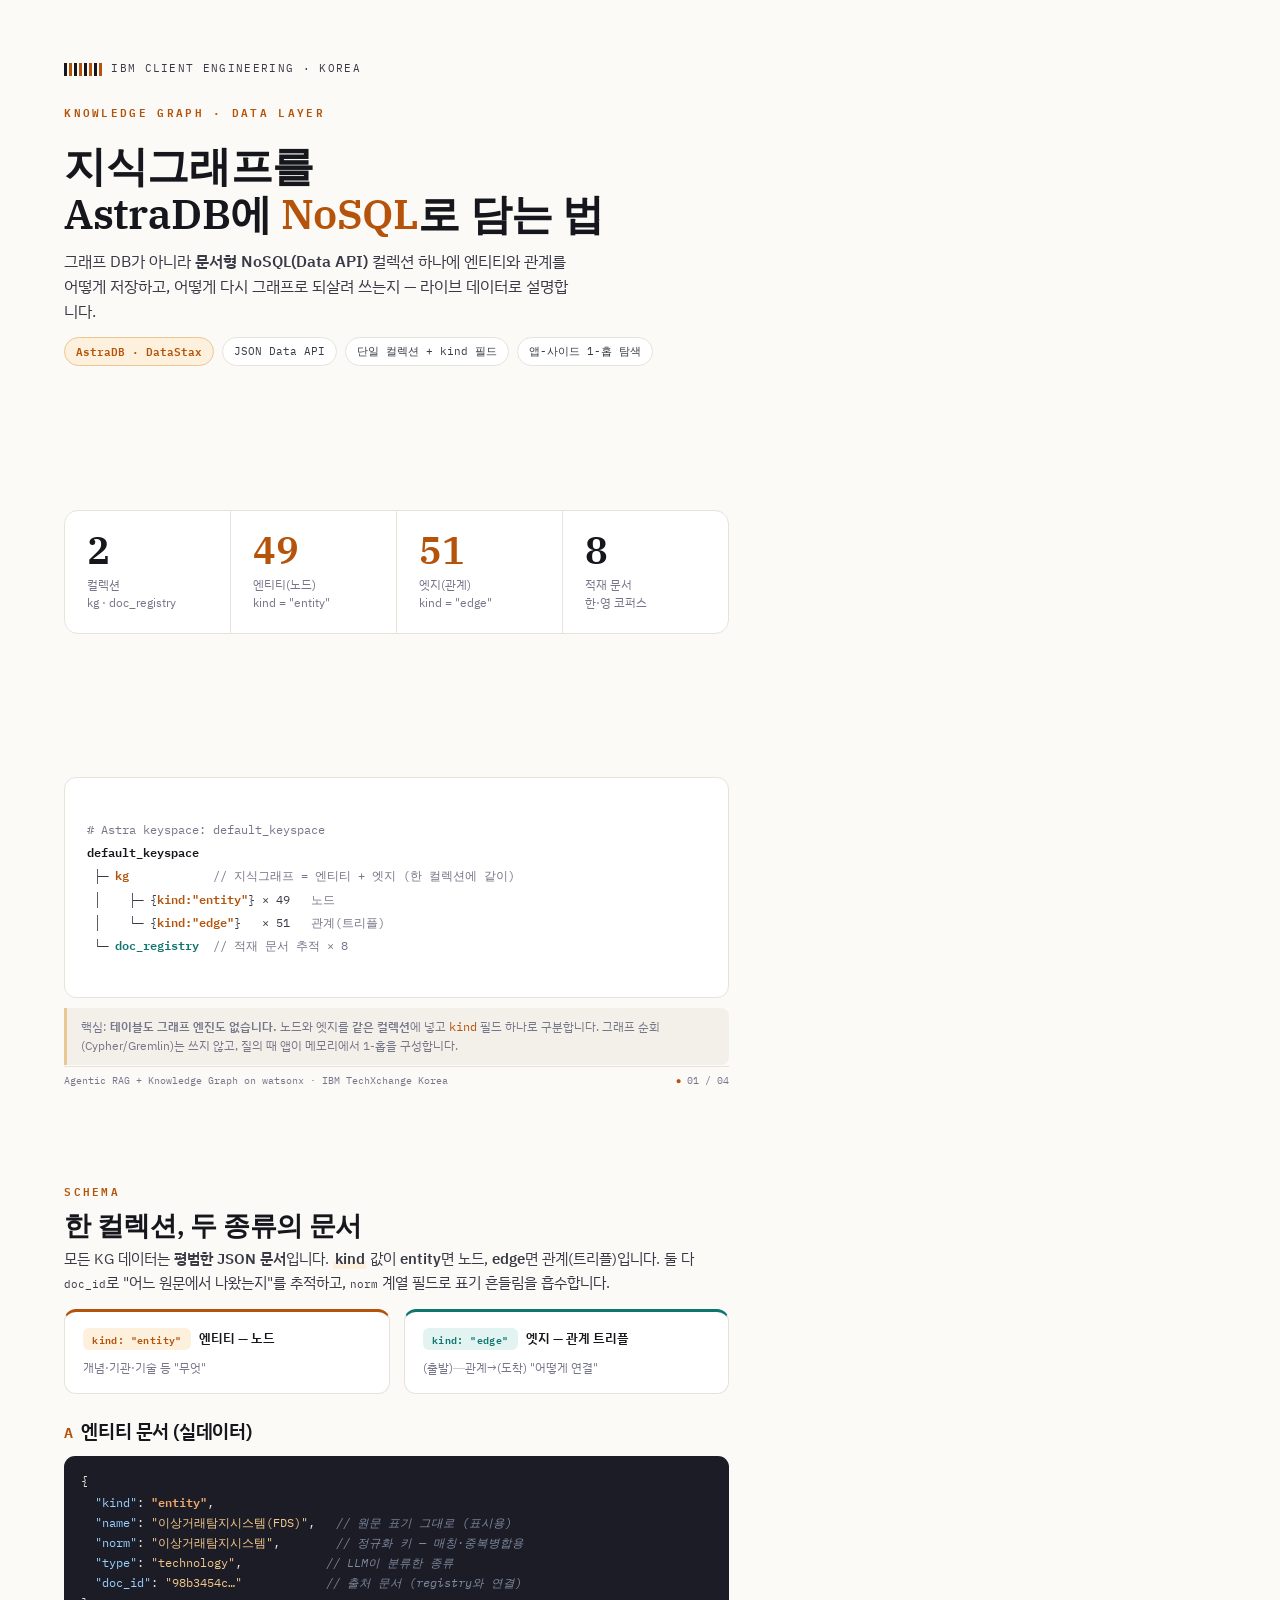
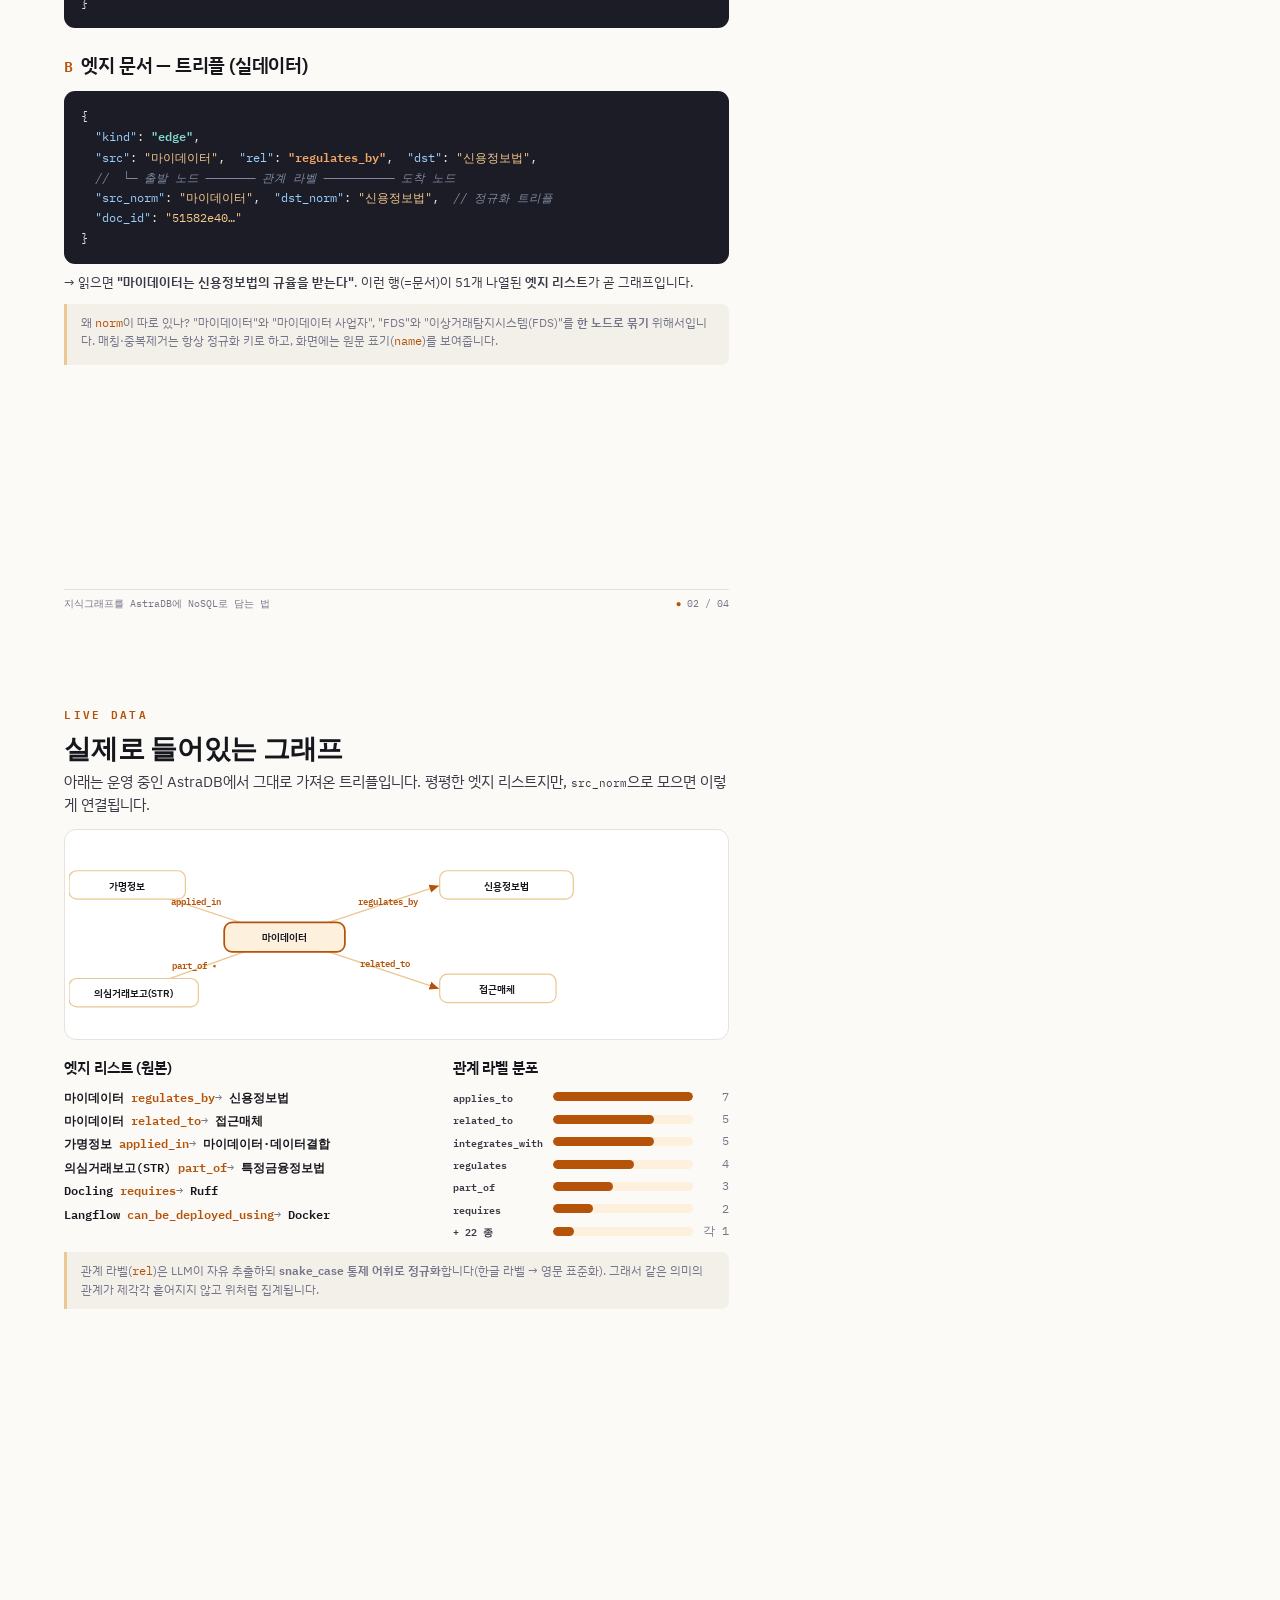
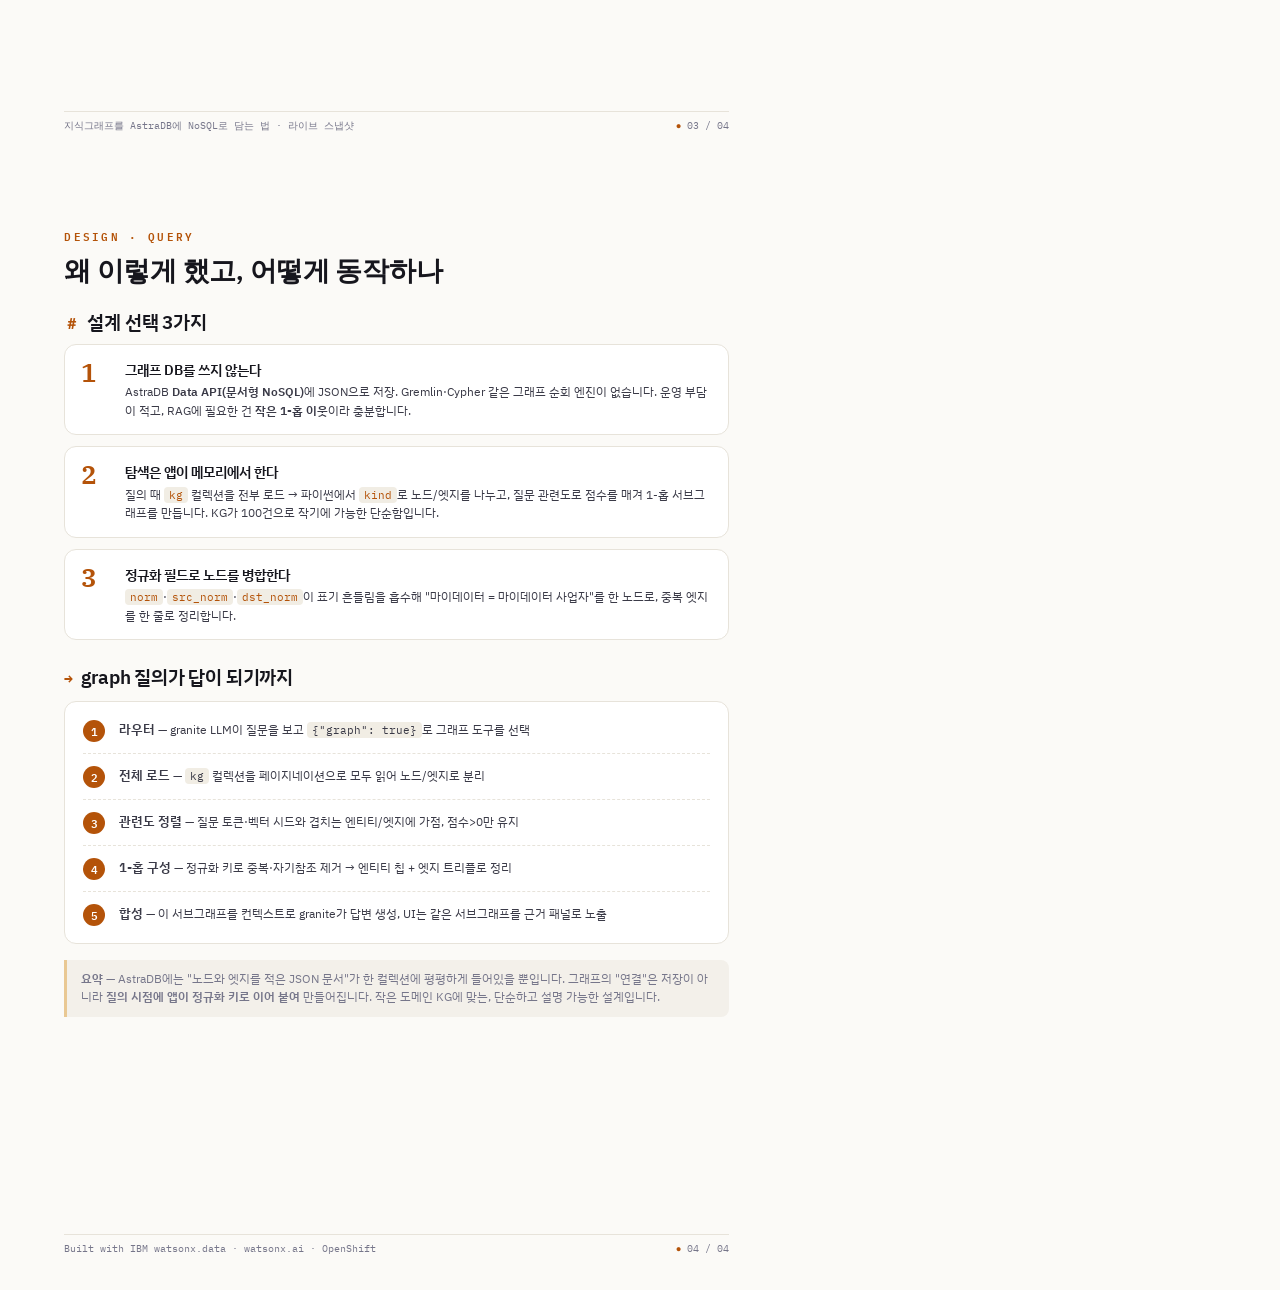
==== docs/astradb-kg.html @ 2f134062 "Deepen agentic RAG demo: text-to-SQL, KG vector seed, Langflow flow Raise each tool from shallow to " ====
<!DOCTYPE html>
<html lang="ko">
<head>
<meta charset="UTF-8" />
<title>AstraDB에 지식그래프를 NoSQL로 담는 법</title>
<link rel="preconnect" href="https://fonts.googleapis.com" />
<link rel="preconnect" href="https://fonts.gstatic.com" crossorigin />
<link href="https://fonts.googleapis.com/css2?family=IBM+Plex+Sans+KR:wght@300;400;500;600;700&family=IBM+Plex+Sans:wght@300;400;500;600;700&family=IBM+Plex+Mono:wght@400;500;600&family=IBM+Plex+Serif:ital,wght@0,400;0,600;1,400&display=swap" rel="stylesheet" />
<style>
  :root{
    --ink:#16161d; --ink2:#3a3a47; --muted:#76768a;
    --paper:#fbfaf7; --card:#ffffff; --line:#e7e3da;
    --graph:#b45309; --graph-soft:#fdf0dd; --graph-line:#e9c893;
    --vector:#0f766e; --vector-soft:#e2f3f1;
    --sql:#6d28d9; --sql-soft:#efe9fb;
    --code-bg:#1c1c26; --code-ink:#e8e6df;
  }
  *{box-sizing:border-box;}
  html,body{margin:0;padding:0;}
  @page{size:A4; margin:0;}
  body{
    font-family:"IBM Plex Sans KR","IBM Plex Sans",sans-serif;
    color:var(--ink); background:var(--paper);
    font-size:13px; line-height:1.6; -webkit-font-smoothing:antialiased;
  }
  .page{
    width:210mm; height:297mm; padding:16mm 17mm 14mm;
    background:var(--paper); position:relative; page-break-after:always;
    overflow:hidden;
  }
  .page:last-child{page-break-after:auto;}

  /* ---------- shared bits ---------- */
  .kicker{font-family:"IBM Plex Mono",monospace; font-size:10.5px; letter-spacing:.22em;
    text-transform:uppercase; color:var(--graph); font-weight:600;}
  h1{font-family:"IBM Plex Serif",serif; font-weight:600; font-size:33px; line-height:1.15;
    margin:.35em 0 .25em; letter-spacing:-.01em;}
  h2{font-family:"IBM Plex Sans KR",sans-serif; font-weight:600; font-size:19px;
    margin:0 0 .2em; letter-spacing:-.01em;}
  h2 .num{font-family:"IBM Plex Mono",monospace; color:var(--graph); font-weight:600;
    font-size:15px; margin-right:.55em;}
  p{margin:.4em 0;}
  .lead{font-size:14.5px; color:var(--ink2); line-height:1.65;}
  b,strong{font-weight:600;}
  .hl{background:linear-gradient(transparent 60%, var(--graph-soft) 0); padding:0 .1em; font-weight:600;}
  .footer{position:absolute; bottom:9mm; left:17mm; right:17mm; display:flex;
    justify-content:space-between; align-items:center;
    font-family:"IBM Plex Mono",monospace; font-size:9.5px; color:var(--muted);
    border-top:1px solid var(--line); padding-top:6px;}
  .footer .dot{color:var(--graph);}

  /* ---------- cover ---------- */
  .cover{display:flex; flex-direction:column; min-height:262mm;}
  .cover .top{flex:0 0 auto;}
  .brand{display:flex; align-items:center; gap:9px; font-family:"IBM Plex Mono",monospace;
    font-size:11px; letter-spacing:.12em; color:var(--ink2); text-transform:uppercase;}
  .brand .bars{display:flex; gap:2px;}
  .brand .bars i{width:3px; height:13px; background:var(--ink); display:block;}
  .brand .bars i:nth-child(even){background:var(--graph);}
  .cover h1{font-size:42px; margin-top:.5em;}
  .cover .sub{font-size:15.5px; color:var(--ink2); max-width:135mm; line-height:1.6; margin-top:.4em;}
  .cover .mid{flex:1 1 auto; display:flex; align-items:center;}
  .tagrow{display:flex; gap:8px; margin-top:14px; flex-wrap:wrap;}
  .tag{font-family:"IBM Plex Mono",monospace; font-size:10.5px; padding:5px 11px; border-radius:999px;
    border:1px solid var(--line); background:var(--card); color:var(--ink2);}
  .tag.g{border-color:var(--graph-line); background:var(--graph-soft); color:var(--graph); font-weight:600;}

  /* big number stats on cover */
  .stats{display:flex; gap:0; border:1px solid var(--line); border-radius:14px;
    overflow:hidden; background:var(--card); width:100%;}
  .stats .s{flex:1; padding:20px 22px; border-right:1px solid var(--line);}
  .stats .s:last-child{border-right:none;}
  .stats .n{font-family:"IBM Plex Serif",serif; font-size:38px; font-weight:600; line-height:1; color:var(--ink);}
  .stats .n small{font-size:15px; color:var(--muted); font-weight:400;}
  .stats .l{font-size:11.5px; color:var(--muted); margin-top:7px;}
  .stats .s.g .n{color:var(--graph);}

  /* ---------- collection diagram ---------- */
  .tree{font-family:"IBM Plex Mono",monospace; font-size:12px; background:var(--card);
    border:1px solid var(--line); border-radius:12px; padding:16px 22px; line-height:1.95; color:var(--ink2);
    white-space:pre; overflow:hidden;}
  .tree .ks{color:var(--ink); font-weight:600;}
  .tree .c{color:var(--graph); font-weight:600;}
  .tree .cv{color:var(--vector); font-weight:600;}
  .tree .cm{color:var(--muted);}

  .twocol{display:grid; grid-template-columns:1fr 1fr; gap:14px; margin-top:14px;}
  .card{background:var(--card); border:1px solid var(--line); border-radius:12px; padding:16px 18px;}
  .card.kind-e{border-top:3px solid var(--graph);}
  .card.kind-r{border-top:3px solid var(--vector);}
  .card .ct{display:flex; align-items:center; gap:8px; margin-bottom:8px;}
  .pill{font-family:"IBM Plex Mono",monospace; font-size:10px; font-weight:600; padding:3px 9px;
    border-radius:6px; letter-spacing:.04em;}
  .pill.e{background:var(--graph-soft); color:var(--graph);}
  .pill.r{background:var(--vector-soft); color:var(--vector);}
  .card .cd{font-size:12px; color:var(--muted);}

  /* ---------- code ---------- */
  pre{background:var(--code-bg); color:var(--code-ink); border-radius:11px; padding:15px 17px;
    font-family:"IBM Plex Mono",monospace; font-size:11.5px; line-height:1.75; margin:10px 0 4px;
    overflow:hidden; white-space:pre-wrap;}
  pre .k{color:#9ad0ff;}          /* key */
  pre .s{color:#f3c98b;}          /* string */
  pre .c{color:#7e8aa0; font-style:italic;}  /* comment */
  pre .e{color:#f0a868; font-weight:600;}     /* emphasis value (graph) */
  pre .v{color:#7fd9cf; font-weight:600;}     /* emphasis value (vector) */

  /* ---------- graph svg block ---------- */
  .graphwrap{background:var(--card); border:1px solid var(--line); border-radius:12px; padding:8px 4px 2px;}
  .triples{font-family:"IBM Plex Mono",monospace; font-size:11.5px; line-height:1.95; color:var(--ink2);}
  .triples .src{color:var(--ink); font-weight:600;}
  .triples .rel{color:var(--graph); font-weight:600;}
  .triples .dst{color:var(--ink); font-weight:600;}
  .triples .arw{color:var(--muted);}

  /* rel distribution bars */
  .bars2{display:grid; grid-template-columns:auto 1fr auto; gap:4px 10px; align-items:center;
    font-size:11.5px;}
  .bars2 .rl{font-family:"IBM Plex Mono",monospace; color:var(--ink2); white-space:nowrap;}
  .bars2 .bk{height:9px; background:var(--graph-soft); border-radius:5px; overflow:hidden;}
  .bars2 .bk i{display:block; height:100%; background:var(--graph); border-radius:5px;}
  .bars2 .vn{font-family:"IBM Plex Mono",monospace; color:var(--muted); text-align:right;}

  /* why-design list */
  .why{display:flex; flex-direction:column; gap:11px; margin-top:6px;}
  .why .w{display:flex; gap:14px; background:var(--card); border:1px solid var(--line);
    border-radius:12px; padding:14px 16px;}
  .why .wn{font-family:"IBM Plex Serif",serif; font-size:26px; font-weight:600; color:var(--graph);
    line-height:1; flex:0 0 auto; width:30px;}
  .why .wt{font-weight:600; font-size:14px; margin-bottom:2px;}
  .why .wd{font-size:12px; color:var(--ink2); line-height:1.55;}
  .why code{font-family:"IBM Plex Mono",monospace; font-size:11px; background:#f1ede4;
    padding:1px 5px; border-radius:4px; color:var(--graph);}

  /* flow steps */
  .flow{display:flex; flex-direction:column; gap:0; margin-top:8px;
    background:var(--card); border:1px solid var(--line); border-radius:12px; padding:6px 18px;}
  .flow .st{display:flex; gap:14px; padding:11px 0; border-bottom:1px dashed var(--line); align-items:flex-start;}
  .flow .st:last-child{border-bottom:none;}
  .flow .si{font-family:"IBM Plex Mono",monospace; font-size:11px; font-weight:600; color:#fff;
    background:var(--graph); width:22px; height:22px; border-radius:50%; display:flex;
    align-items:center; justify-content:center; flex:0 0 auto; margin-top:1px;}
  .flow .sx b{font-size:13px;} .flow .sx{font-size:12px; color:var(--ink2);}
  .flow code{font-family:"IBM Plex Mono",monospace; font-size:11px; background:#f1ede4; padding:1px 5px;
    border-radius:4px; color:var(--ink2);}

  .note{font-size:11.5px; color:var(--muted); background:#f3f0ea; border-left:3px solid var(--graph-line);
    padding:10px 14px; border-radius:0 8px 8px 0; margin-top:12px; line-height:1.6;}
  .sec{margin-top:22px;}
  .sec:first-of-type{margin-top:0;}
</style>
</head>
<body>

<!-- ===================== PAGE 1 — COVER ===================== -->
<section class="page cover">
  <div class="top">
    <div class="brand">
      <span class="bars"><i></i><i></i><i></i><i></i><i></i><i></i><i></i><i></i></span>
      IBM Client Engineering · Korea
    </div>
    <div class="kicker" style="margin-top:26px;">Knowledge Graph · Data Layer</div>
    <h1>지식그래프를<br/>AstraDB에 <span style="color:var(--graph);">NoSQL</span>로 담는 법</h1>
    <p class="sub">그래프 DB가 아니라 <b>문서형 NoSQL(Data API)</b> 컬렉션 하나에
      엔티티와 관계를 어떻게 저장하고, 어떻게 다시 그래프로 되살려 쓰는지 —
      라이브 데이터로 설명합니다.</p>
    <div class="tagrow">
      <span class="tag g">AstraDB · DataStax</span>
      <span class="tag">JSON Data API</span>
      <span class="tag">단일 컬렉션 + kind 필드</span>
      <span class="tag">앱-사이드 1-홉 탐색</span>
    </div>
  </div>

  <div class="mid">
    <div class="stats">
      <div class="s"><div class="n">2</div><div class="l">컬렉션<br/>kg · doc_registry</div></div>
      <div class="s g"><div class="n">49</div><div class="l">엔티티(노드)<br/>kind = "entity"</div></div>
      <div class="s g"><div class="n">51</div><div class="l">엣지(관계)<br/>kind = "edge"</div></div>
      <div class="s"><div class="n">8</div><div class="l">적재 문서<br/>한·영 코퍼스</div></div>
    </div>
  </div>

  <div style="flex:0 0 auto;">
    <div class="tree">
<span class="cm"># Astra keyspace: default_keyspace</span>
<span class="ks">default_keyspace</span>
 ├─ <span class="c">kg</span>            <span class="cm">// 지식그래프 = 엔티티 + 엣지 (한 컬렉션에 같이)</span>
 │    ├─ {<span class="c">kind:"entity"</span>} × 49   <span class="cm">노드</span>
 │    └─ {<span class="c">kind:"edge"</span>}   × 51   <span class="cm">관계(트리플)</span>
 └─ <span class="cv">doc_registry</span>  <span class="cm">// 적재 문서 추적 × 8</span>
    </div>
    <p class="note" style="margin-top:10px;">핵심: <b>테이블도 그래프 엔진도 없습니다.</b>
      노드와 엣지를 <b>같은 컬렉션</b>에 넣고 <code style="font-family:'IBM Plex Mono';color:var(--graph)">kind</code>
      필드 하나로 구분합니다. 그래프 순회(Cypher/Gremlin)는 쓰지 않고, 질의 때 앱이 메모리에서 1-홉을 구성합니다.</p>
  </div>

  <div class="footer">
    <span>Agentic RAG + Knowledge Graph on watsonx · IBM TechXchange Korea</span>
    <span><span class="dot">●</span> 01 / 04</span>
  </div>
</section>

<!-- ===================== PAGE 2 — SCHEMA ===================== -->
<section class="page">
  <div class="kicker">Schema</div>
  <h1 style="font-size:27px;">한 컬렉션, 두 종류의 문서</h1>
  <p class="lead">모든 KG 데이터는 <b>평범한 JSON 문서</b>입니다. <span class="hl">kind</span> 값이
    <b>entity</b>면 노드, <b>edge</b>면 관계(트리플)입니다. 둘 다 <code style="font-family:'IBM Plex Mono';font-size:11px">doc_id</code>로
    "어느 원문에서 나왔는지"를 추적하고, <code style="font-family:'IBM Plex Mono';font-size:11px">norm</code> 계열 필드로 표기 흔들림을 흡수합니다.</p>

  <div class="twocol">
    <div class="card kind-e">
      <div class="ct"><span class="pill e">kind: "entity"</span><b>엔티티 — 노드</b></div>
      <div class="cd">개념·기관·기술 등 "무엇"</div>
    </div>
    <div class="card kind-r">
      <div class="ct"><span class="pill r">kind: "edge"</span><b>엣지 — 관계 트리플</b></div>
      <div class="cd">(출발)─관계→(도착) "어떻게 연결"</div>
    </div>
  </div>

  <div class="sec">
    <h2><span class="num">A</span>엔티티 문서 (실데이터)</h2>
<pre>{
  <span class="k">"kind"</span>: <span class="e">"entity"</span>,
  <span class="k">"name"</span>: <span class="s">"이상거래탐지시스템(FDS)"</span>,   <span class="c">// 원문 표기 그대로 (표시용)</span>
  <span class="k">"norm"</span>: <span class="s">"이상거래탐지시스템"</span>,        <span class="c">// 정규화 키 — 매칭·중복병합용</span>
  <span class="k">"type"</span>: <span class="s">"technology"</span>,            <span class="c">// LLM이 분류한 종류</span>
  <span class="k">"doc_id"</span>: <span class="s">"98b3454c…"</span>            <span class="c">// 출처 문서 (registry와 연결)</span>
}</pre>
  </div>

  <div class="sec">
    <h2><span class="num">B</span>엣지 문서 — 트리플 (실데이터)</h2>
<pre>{
  <span class="k">"kind"</span>: <span class="v">"edge"</span>,
  <span class="k">"src"</span>: <span class="s">"마이데이터"</span>,  <span class="k">"rel"</span>: <span class="e">"regulates_by"</span>,  <span class="k">"dst"</span>: <span class="s">"신용정보법"</span>,
  <span class="c">//  └─ 출발 노드 ─────── 관계 라벨 ────────── 도착 노드</span>
  <span class="k">"src_norm"</span>: <span class="s">"마이데이터"</span>,  <span class="k">"dst_norm"</span>: <span class="s">"신용정보법"</span>,  <span class="c">// 정규화 트리플</span>
  <span class="k">"doc_id"</span>: <span class="s">"51582e40…"</span>
}</pre>
    <p style="margin-top:8px;font-size:12.5px;color:var(--ink2);">→ 읽으면
      <b>"마이데이터는 신용정보법의 규율을 받는다"</b>. 이런 행(=문서)이 51개 나열된
      <b>엣지 리스트</b>가 곧 그래프입니다.</p>
  </div>

  <div class="note">왜 <code style="font-family:'IBM Plex Mono';color:var(--graph)">norm</code>이 따로 있나?
    "마이데이터"와 "마이데이터 사업자", "FDS"와 "이상거래탐지시스템(FDS)"를 <b>한 노드로 묶기</b> 위해서입니다.
    매칭·중복제거는 항상 정규화 키로 하고, 화면에는 원문 표기(<code style="font-family:'IBM Plex Mono';color:var(--graph)">name</code>)를 보여줍니다.</p>

  <div class="footer">
    <span>지식그래프를 AstraDB에 NoSQL로 담는 법</span>
    <span><span class="dot">●</span> 02 / 04</span>
  </div>
</section>

<!-- ===================== PAGE 3 — LIVE DATA ===================== -->
<section class="page">
  <div class="kicker">Live Data</div>
  <h1 style="font-size:27px;">실제로 들어있는 그래프</h1>
  <p class="lead">아래는 운영 중인 AstraDB에서 그대로 가져온 트리플입니다.
    평평한 엣지 리스트지만, <code style="font-family:'IBM Plex Mono';font-size:11px">src_norm</code>으로 모으면 이렇게 연결됩니다.</p>

  <div class="graphwrap" style="margin-top:12px;">
    <svg viewBox="0 0 760 230" width="100%" style="display:block;">
      <defs>
        <marker id="ar" markerWidth="9" markerHeight="9" refX="7.5" refY="3" orient="auto">
          <path d="M0,0 L7,3 L0,6 Z" fill="#b45309"/>
        </marker>
        <style>
          .edge{stroke:#e9c893; stroke-width:1.6; fill:none; marker-end:url(#ar);}
          .rl{font-family:'IBM Plex Mono',monospace; font-size:10px; fill:#b45309; font-weight:600;}
          .nd text{font-family:'IBM Plex Sans KR',sans-serif; font-size:11.5px; font-weight:600; fill:#16161d;}
          .nd rect{fill:#fff; stroke:#e9c893; stroke-width:1.4;}
          .hub rect{fill:#fdf0dd; stroke:#b45309; stroke-width:2;}
        </style>
      </defs>
      <!-- edges -->
      <path class="edge" d="M250,115 L430,55"/>
      <path class="edge" d="M250,115 L430,175"/>
      <path class="edge" d="M250,115 L70,55"/>
      <path class="edge" d="M250,115 L70,180"/>
      <!-- edge labels -->
      <text class="rl" x="335" y="78">regulates_by</text>
      <text class="rl" x="338" y="150">related_to</text>
      <text class="rl" x="118" y="78">applied_in</text>
      <text class="rl" x="120" y="152">part_of ◂</text>
      <!-- hub -->
      <g class="nd hub"><rect x="180" y="98" width="140" height="34" rx="9"/>
        <text x="250" y="120" text-anchor="middle">마이데이터</text></g>
      <!-- right nodes -->
      <g class="nd"><rect x="430" y="38" width="155" height="33" rx="9"/>
        <text x="507" y="60" text-anchor="middle">신용정보법</text></g>
      <g class="nd"><rect x="430" y="158" width="135" height="33" rx="9"/>
        <text x="497" y="180" text-anchor="middle">접근매체</text></g>
      <!-- left nodes (incoming) -->
      <g class="nd"><rect x="0" y="38" width="135" height="33" rx="9"/>
        <text x="67" y="60" text-anchor="middle">가명정보</text></g>
      <g class="nd"><rect x="0" y="163" width="150" height="33" rx="9"/>
        <text x="75" y="185" text-anchor="middle">의심거래보고(STR)</text></g>
    </svg>
  </div>

  <div class="twocol" style="grid-template-columns:1.15fr .85fr; margin-top:16px;">
    <div>
      <h2 style="font-size:15px;">엣지 리스트 (원본)</h2>
      <div class="triples" style="margin-top:6px;">
        <div><span class="src">마이데이터</span> <span class="rel">regulates_by</span><span class="arw">→</span> <span class="dst">신용정보법</span></div>
        <div><span class="src">마이데이터</span> <span class="rel">related_to</span><span class="arw">→</span> <span class="dst">접근매체</span></div>
        <div><span class="src">가명정보</span> <span class="rel">applied_in</span><span class="arw">→</span> <span class="dst">마이데이터·데이터결합</span></div>
        <div><span class="src">의심거래보고(STR)</span> <span class="rel">part_of</span><span class="arw">→</span> <span class="dst">특정금융정보법</span></div>
        <div><span class="src">Docling</span> <span class="rel">requires</span><span class="arw">→</span> <span class="dst">Ruff</span></div>
        <div><span class="src">Langflow</span> <span class="rel">can_be_deployed_using</span><span class="arw">→</span> <span class="dst">Docker</span></div>
      </div>
    </div>
    <div>
      <h2 style="font-size:15px;">관계 라벨 분포</h2>
      <div class="bars2" style="margin-top:8px;">
        <span class="rl">applies_to</span><span class="bk"><i style="width:100%"></i></span><span class="vn">7</span>
        <span class="rl">related_to</span><span class="bk"><i style="width:72%"></i></span><span class="vn">5</span>
        <span class="rl">integrates_with</span><span class="bk"><i style="width:72%"></i></span><span class="vn">5</span>
        <span class="rl">regulates</span><span class="bk"><i style="width:58%"></i></span><span class="vn">4</span>
        <span class="rl">part_of</span><span class="bk"><i style="width:43%"></i></span><span class="vn">3</span>
        <span class="rl">requires</span><span class="bk"><i style="width:29%"></i></span><span class="vn">2</span>
        <span class="rl">+ 22 종</span><span class="bk"><i style="width:15%"></i></span><span class="vn">각 1</span>
      </div>
    </div>
  </div>

  <p class="note">관계 라벨(<code style="font-family:'IBM Plex Mono';color:var(--graph)">rel</code>)은
    LLM이 자유 추출하되 <b>snake_case 통제 어휘로 정규화</b>합니다(한글 라벨 → 영문 표준화).
    그래서 같은 의미의 관계가 제각각 흩어지지 않고 위처럼 집계됩니다.</p>

  <div class="footer">
    <span>지식그래프를 AstraDB에 NoSQL로 담는 법 · 라이브 스냅샷</span>
    <span><span class="dot">●</span> 03 / 04</span>
  </div>
</section>

<!-- ===================== PAGE 4 — WHY + HOW ===================== -->
<section class="page">
  <div class="kicker">Design · Query</div>
  <h1 style="font-size:27px;">왜 이렇게 했고, 어떻게 동작하나</h1>

  <div class="sec">
    <h2><span class="num">＃</span>설계 선택 3가지</h2>
    <div class="why">
      <div class="w"><div class="wn">1</div><div>
        <div class="wt">그래프 DB를 쓰지 않는다</div>
        <div class="wd">AstraDB <b>Data API(문서형 NoSQL)</b>에 JSON으로 저장. Gremlin·Cypher 같은
          그래프 순회 엔진이 없습니다. 운영 부담이 적고, RAG에 필요한 건 <b>작은 1-홉 이웃</b>이라 충분합니다.</div>
      </div></div>
      <div class="w"><div class="wn">2</div><div>
        <div class="wt">탐색은 앱이 메모리에서 한다</div>
        <div class="wd">질의 때 <code>kg</code> 컬렉션을 전부 로드 → 파이썬에서
          <code>kind</code>로 노드/엣지를 나누고, 질문 관련도로 점수를 매겨 1-홉 서브그래프를 만듭니다.
          KG가 100건으로 작기에 가능한 단순함입니다.</div>
      </div></div>
      <div class="w"><div class="wn">3</div><div>
        <div class="wt">정규화 필드로 노드를 병합한다</div>
        <div class="wd"><code>norm</code>·<code>src_norm</code>·<code>dst_norm</code>이 표기 흔들림을 흡수해
          "마이데이터 = 마이데이터 사업자"를 한 노드로, 중복 엣지를 한 줄로 정리합니다.</div>
      </div></div>
    </div>
  </div>

  <div class="sec">
    <h2><span class="num">→</span>graph 질의가 답이 되기까지</h2>
    <div class="flow">
      <div class="st"><span class="si">1</span><span class="sx"><b>라우터</b> — granite LLM이 질문을 보고 <code>{"graph": true}</code>로 그래프 도구를 선택</span></div>
      <div class="st"><span class="si">2</span><span class="sx"><b>전체 로드</b> — <code>kg</code> 컬렉션을 페이지네이션으로 모두 읽어 노드/엣지로 분리</span></div>
      <div class="st"><span class="si">3</span><span class="sx"><b>관련도 정렬</b> — 질문 토큰·벡터 시드와 겹치는 엔티티/엣지에 가점, 점수>0만 유지</span></div>
      <div class="st"><span class="si">4</span><span class="sx"><b>1-홉 구성</b> — 정규화 키로 중복·자기참조 제거 → 엔티티 칩 + 엣지 트리플로 정리</span></div>
      <div class="st"><span class="si">5</span><span class="sx"><b>합성</b> — 이 서브그래프를 컨텍스트로 granite가 답변 생성, UI는 같은 서브그래프를 근거 패널로 노출</span></div>
    </div>
  </div>

  <p class="note" style="margin-top:16px;">
    <b>요약</b> — AstraDB에는 "노드와 엣지를 적은 JSON 문서"가 한 컬렉션에 평평하게 들어있을 뿐입니다.
    그래프의 "연결"은 저장이 아니라 <b>질의 시점에 앱이 정규화 키로 이어 붙여</b> 만들어집니다.
    작은 도메인 KG에 맞는, 단순하고 설명 가능한 설계입니다.</p>

  <div class="footer">
    <span>Built with IBM watsonx.data · watsonx.ai · OpenShift</span>
    <span><span class="dot">●</span> 04 / 04</span>
  </div>
</section>

</body>
</html>
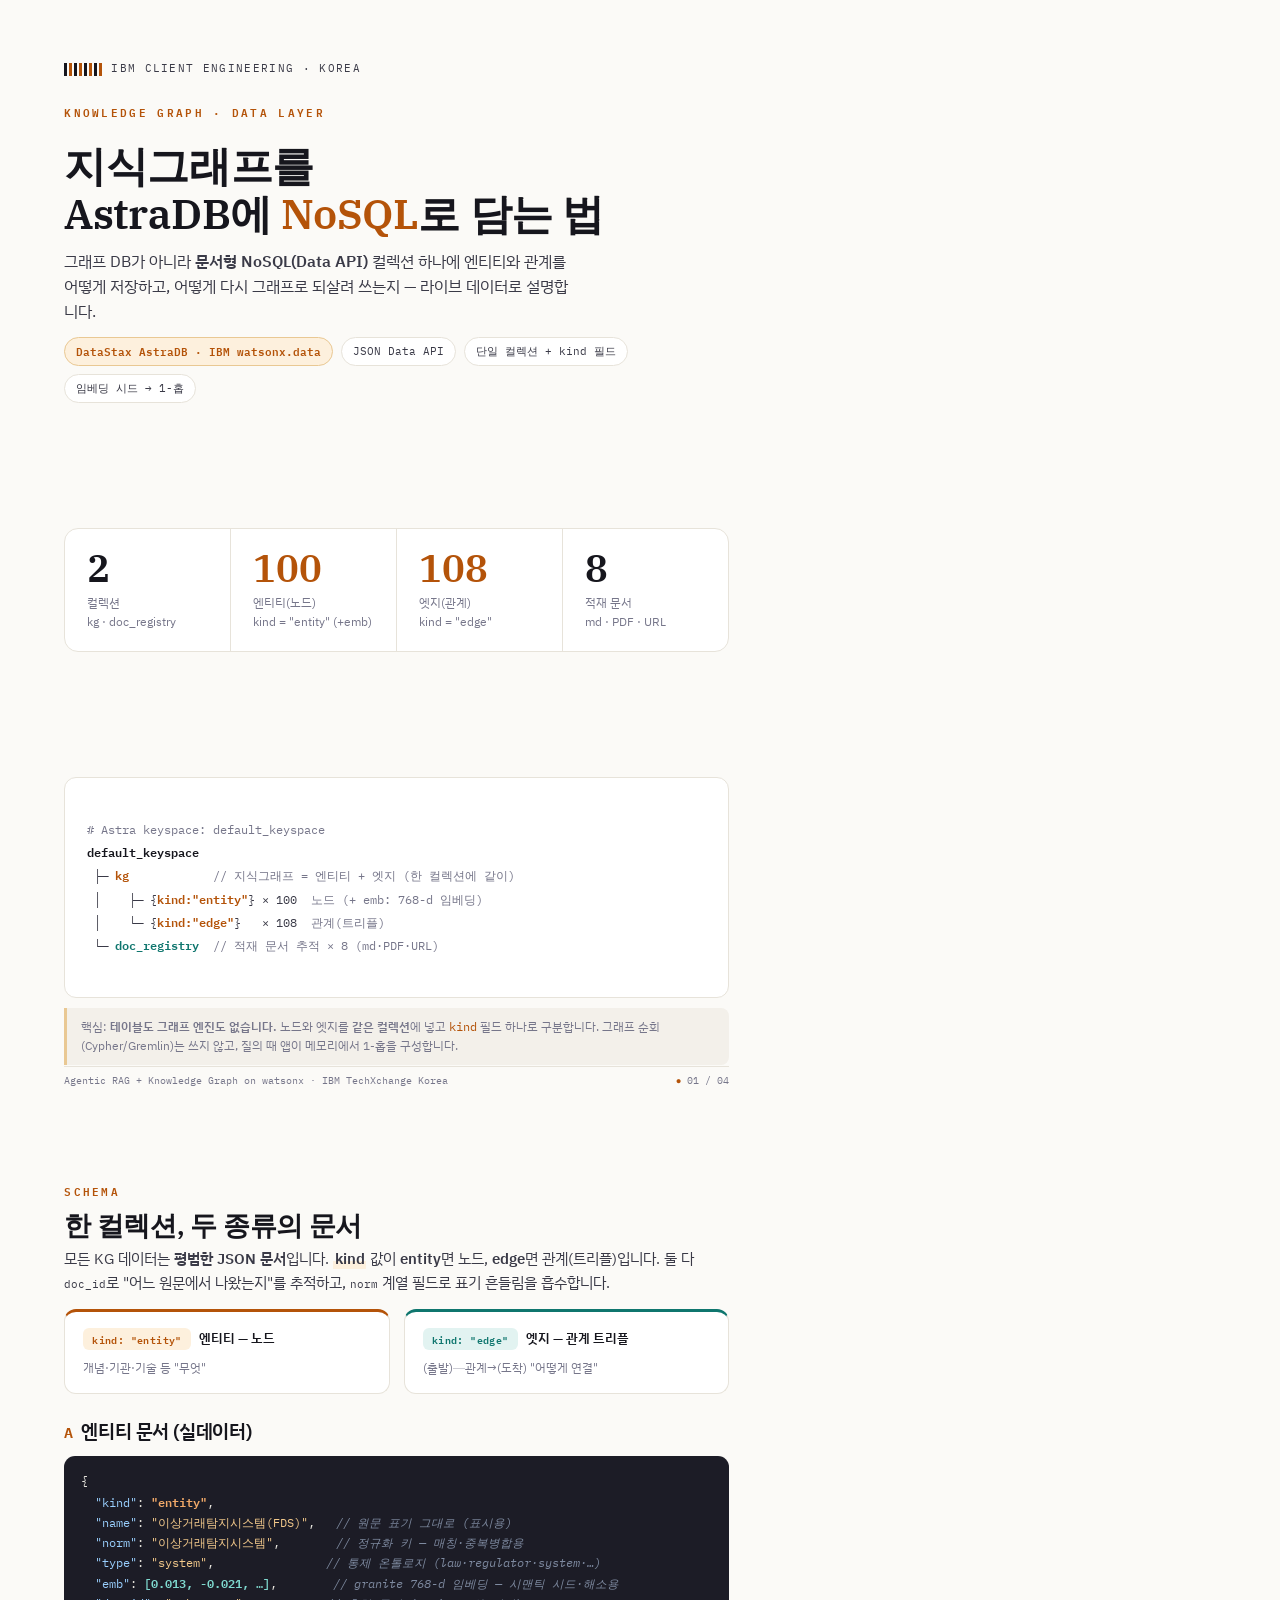
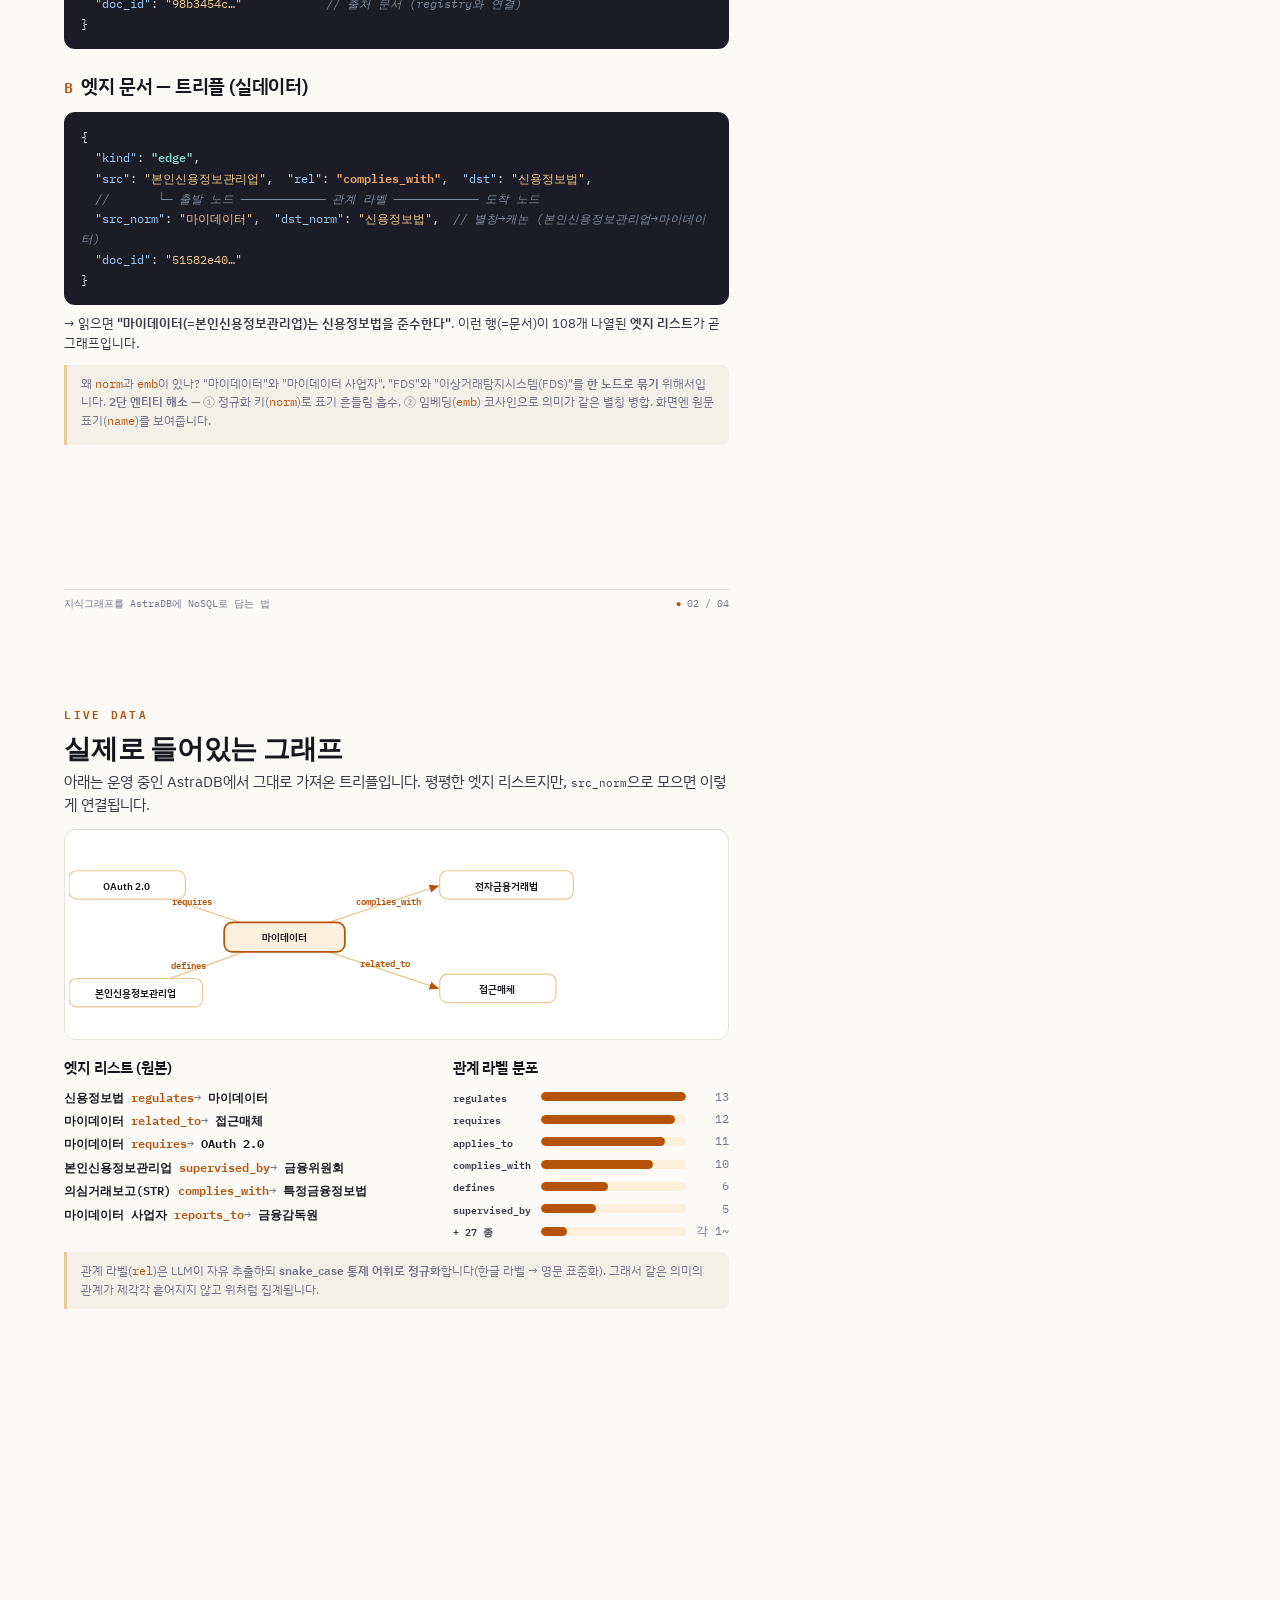
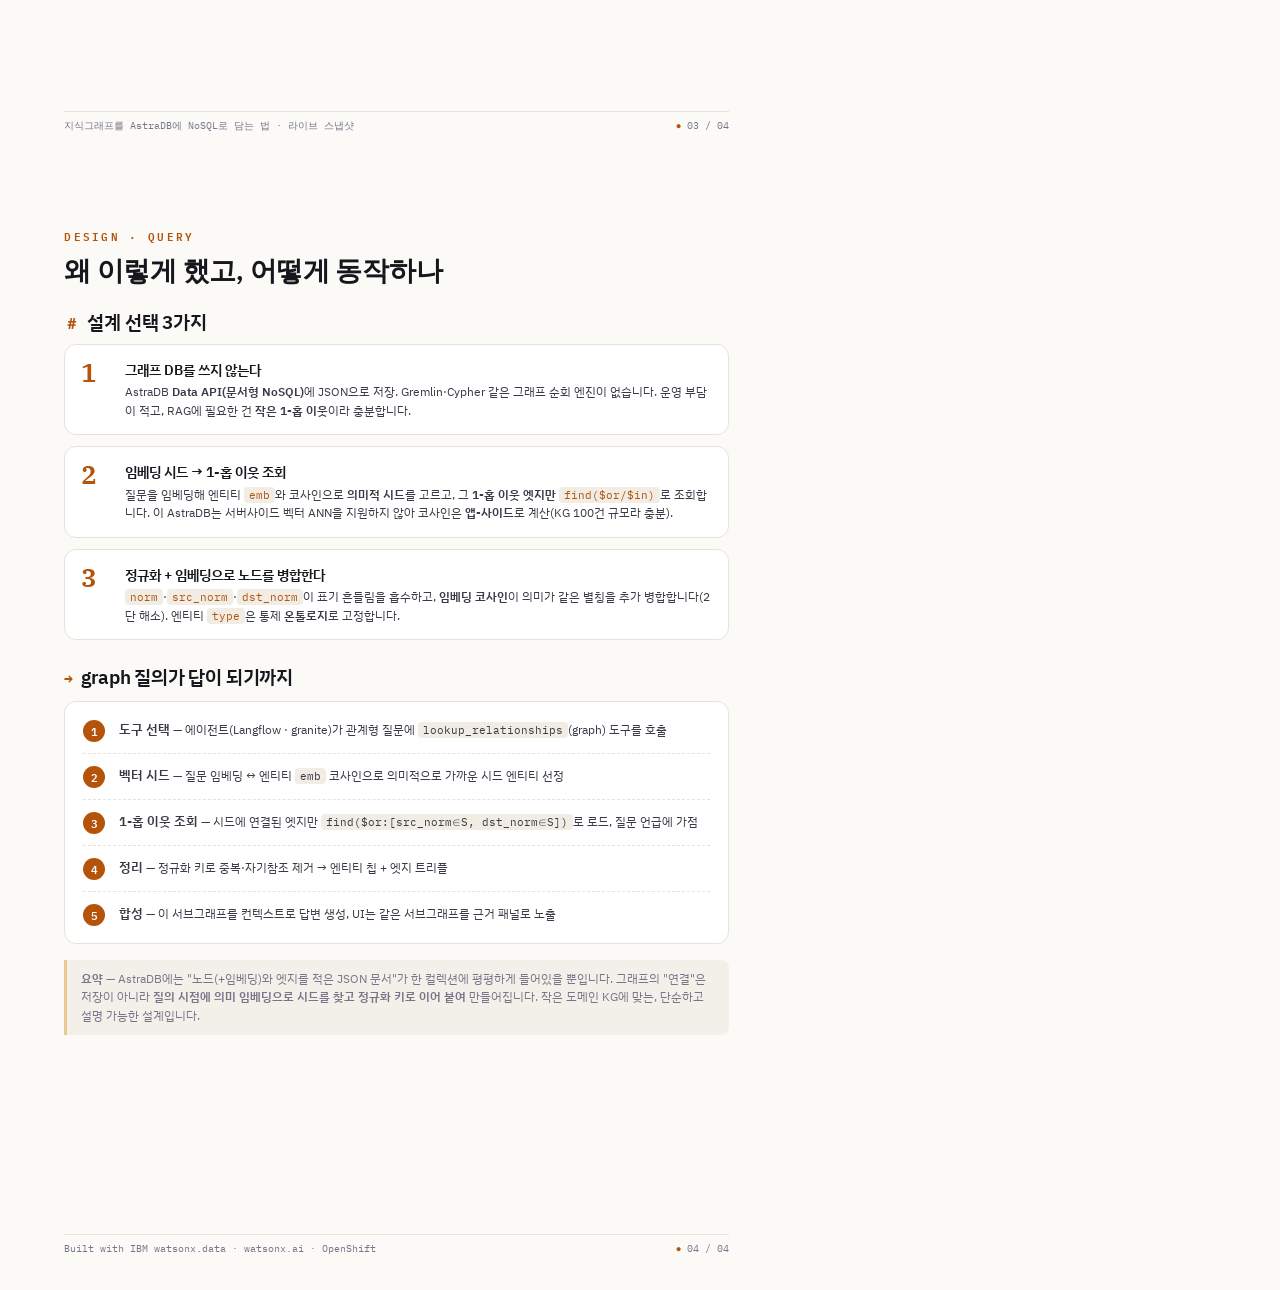
==== commit b1c8f6cb: "Add document-derived obligations table + hybrid text-to-SQL; deepen demo text-to-SQL now spans two d" ====
--- a/docs/astradb-kg.html
+++ b/docs/astradb-kg.html
@@ -165,19 +165,19 @@
       엔티티와 관계를 어떻게 저장하고, 어떻게 다시 그래프로 되살려 쓰는지 —
       라이브 데이터로 설명합니다.</p>
     <div class="tagrow">
-      <span class="tag g">AstraDB · DataStax</span>
+      <span class="tag g">DataStax AstraDB · IBM watsonx.data</span>
       <span class="tag">JSON Data API</span>
       <span class="tag">단일 컬렉션 + kind 필드</span>
-      <span class="tag">앱-사이드 1-홉 탐색</span>
+      <span class="tag">임베딩 시드 → 1-홉</span>
     </div>
   </div>
 
   <div class="mid">
     <div class="stats">
       <div class="s"><div class="n">2</div><div class="l">컬렉션<br/>kg · doc_registry</div></div>
-      <div class="s g"><div class="n">49</div><div class="l">엔티티(노드)<br/>kind = "entity"</div></div>
-      <div class="s g"><div class="n">51</div><div class="l">엣지(관계)<br/>kind = "edge"</div></div>
-      <div class="s"><div class="n">8</div><div class="l">적재 문서<br/>한·영 코퍼스</div></div>
+      <div class="s g"><div class="n">100</div><div class="l">엔티티(노드)<br/>kind = "entity" (+emb)</div></div>
+      <div class="s g"><div class="n">108</div><div class="l">엣지(관계)<br/>kind = "edge"</div></div>
+      <div class="s"><div class="n">8</div><div class="l">적재 문서<br/>md · PDF · URL</div></div>
     </div>
   </div>
 
@@ -186,9 +186,9 @@
 <span class="cm"># Astra keyspace: default_keyspace</span>
 <span class="ks">default_keyspace</span>
  ├─ <span class="c">kg</span>            <span class="cm">// 지식그래프 = 엔티티 + 엣지 (한 컬렉션에 같이)</span>
- │    ├─ {<span class="c">kind:"entity"</span>} × 49   <span class="cm">노드</span>
- │    └─ {<span class="c">kind:"edge"</span>}   × 51   <span class="cm">관계(트리플)</span>
- └─ <span class="cv">doc_registry</span>  <span class="cm">// 적재 문서 추적 × 8</span>
+ │    ├─ {<span class="c">kind:"entity"</span>} × 100  <span class="cm">노드 (+ emb: 768-d 임베딩)</span>
+ │    └─ {<span class="c">kind:"edge"</span>}   × 108  <span class="cm">관계(트리플)</span>
+ └─ <span class="cv">doc_registry</span>  <span class="cm">// 적재 문서 추적 × 8 (md·PDF·URL)</span>
     </div>
     <p class="note" style="margin-top:10px;">핵심: <b>테이블도 그래프 엔진도 없습니다.</b>
       노드와 엣지를 <b>같은 컬렉션</b>에 넣고 <code style="font-family:'IBM Plex Mono';color:var(--graph)">kind</code>
@@ -226,7 +226,8 @@
   <span class="k">"kind"</span>: <span class="e">"entity"</span>,
   <span class="k">"name"</span>: <span class="s">"이상거래탐지시스템(FDS)"</span>,   <span class="c">// 원문 표기 그대로 (표시용)</span>
   <span class="k">"norm"</span>: <span class="s">"이상거래탐지시스템"</span>,        <span class="c">// 정규화 키 — 매칭·중복병합용</span>
-  <span class="k">"type"</span>: <span class="s">"technology"</span>,            <span class="c">// LLM이 분류한 종류</span>
+  <span class="k">"type"</span>: <span class="s">"system"</span>,                <span class="c">// 통제 온톨로지 (law·regulator·system·…)</span>
+  <span class="k">"emb"</span>: <span class="v">[0.013, -0.021, …]</span>,        <span class="c">// granite 768-d 임베딩 — 시맨틱 시드·해소용</span>
   <span class="k">"doc_id"</span>: <span class="s">"98b3454c…"</span>            <span class="c">// 출처 문서 (registry와 연결)</span>
 }</pre>
   </div>
@@ -235,19 +236,19 @@
     <h2><span class="num">B</span>엣지 문서 — 트리플 (실데이터)</h2>
 <pre>{
   <span class="k">"kind"</span>: <span class="v">"edge"</span>,
-  <span class="k">"src"</span>: <span class="s">"마이데이터"</span>,  <span class="k">"rel"</span>: <span class="e">"regulates_by"</span>,  <span class="k">"dst"</span>: <span class="s">"신용정보법"</span>,
-  <span class="c">//  └─ 출발 노드 ─────── 관계 라벨 ────────── 도착 노드</span>
-  <span class="k">"src_norm"</span>: <span class="s">"마이데이터"</span>,  <span class="k">"dst_norm"</span>: <span class="s">"신용정보법"</span>,  <span class="c">// 정규화 트리플</span>
+  <span class="k">"src"</span>: <span class="s">"본인신용정보관리업"</span>,  <span class="k">"rel"</span>: <span class="e">"complies_with"</span>,  <span class="k">"dst"</span>: <span class="s">"신용정보법"</span>,
+  <span class="c">//       └─ 출발 노드 ──────────── 관계 라벨 ──────────── 도착 노드</span>
+  <span class="k">"src_norm"</span>: <span class="s">"마이데이터"</span>,  <span class="k">"dst_norm"</span>: <span class="s">"신용정보법"</span>,  <span class="c">// 별칭→캐논 (본인신용정보관리업→마이데이터)</span>
   <span class="k">"doc_id"</span>: <span class="s">"51582e40…"</span>
 }</pre>
     <p style="margin-top:8px;font-size:12.5px;color:var(--ink2);">→ 읽으면
-      <b>"마이데이터는 신용정보법의 규율을 받는다"</b>. 이런 행(=문서)이 51개 나열된
+      <b>"마이데이터(=본인신용정보관리업)는 신용정보법을 준수한다"</b>. 이런 행(=문서)이 108개 나열된
       <b>엣지 리스트</b>가 곧 그래프입니다.</p>
   </div>
 
-  <div class="note">왜 <code style="font-family:'IBM Plex Mono';color:var(--graph)">norm</code>이 따로 있나?
+  <div class="note">왜 <code style="font-family:'IBM Plex Mono';color:var(--graph)">norm</code>과 <code style="font-family:'IBM Plex Mono';color:var(--graph)">emb</code>이 있나?
     "마이데이터"와 "마이데이터 사업자", "FDS"와 "이상거래탐지시스템(FDS)"를 <b>한 노드로 묶기</b> 위해서입니다.
-    매칭·중복제거는 항상 정규화 키로 하고, 화면에는 원문 표기(<code style="font-family:'IBM Plex Mono';color:var(--graph)">name</code>)를 보여줍니다.</p>
+    <b>2단 엔티티 해소</b> — ① 정규화 키(<code style="font-family:'IBM Plex Mono';color:var(--graph)">norm</code>)로 표기 흔들림 흡수, ② 임베딩(<code style="font-family:'IBM Plex Mono';color:var(--graph)">emb</code>) 코사인으로 의미가 같은 별칭 병합. 화면엔 원문 표기(<code style="font-family:'IBM Plex Mono';color:var(--graph)">name</code>)를 보여줍니다.</p>
 
   <div class="footer">
     <span>지식그래프를 AstraDB에 NoSQL로 담는 법</span>
@@ -281,24 +282,24 @@
       <path class="edge" d="M250,115 L430,175"/>
       <path class="edge" d="M250,115 L70,55"/>
       <path class="edge" d="M250,115 L70,180"/>
-      <!-- edge labels -->
-      <text class="rl" x="335" y="78">regulates_by</text>
+      <!-- edge labels (all outgoing from hub) -->
+      <text class="rl" x="333" y="78">complies_with</text>
       <text class="rl" x="338" y="150">related_to</text>
-      <text class="rl" x="118" y="78">applied_in</text>
-      <text class="rl" x="120" y="152">part_of ◂</text>
+      <text class="rl" x="120" y="78">requires</text>
+      <text class="rl" x="118" y="152">defines</text>
       <!-- hub -->
       <g class="nd hub"><rect x="180" y="98" width="140" height="34" rx="9"/>
         <text x="250" y="120" text-anchor="middle">마이데이터</text></g>
       <!-- right nodes -->
       <g class="nd"><rect x="430" y="38" width="155" height="33" rx="9"/>
-        <text x="507" y="60" text-anchor="middle">신용정보법</text></g>
+        <text x="507" y="60" text-anchor="middle">전자금융거래법</text></g>
       <g class="nd"><rect x="430" y="158" width="135" height="33" rx="9"/>
         <text x="497" y="180" text-anchor="middle">접근매체</text></g>
-      <!-- left nodes (incoming) -->
+      <!-- left nodes -->
       <g class="nd"><rect x="0" y="38" width="135" height="33" rx="9"/>
-        <text x="67" y="60" text-anchor="middle">가명정보</text></g>
-      <g class="nd"><rect x="0" y="163" width="150" height="33" rx="9"/>
-        <text x="75" y="185" text-anchor="middle">의심거래보고(STR)</text></g>
+        <text x="67" y="60" text-anchor="middle">OAuth 2.0</text></g>
+      <g class="nd"><rect x="0" y="163" width="155" height="33" rx="9"/>
+        <text x="77" y="185" text-anchor="middle">본인신용정보관리업</text></g>
     </svg>
   </div>
 
@@ -306,24 +307,24 @@
     <div>
       <h2 style="font-size:15px;">엣지 리스트 (원본)</h2>
       <div class="triples" style="margin-top:6px;">
-        <div><span class="src">마이데이터</span> <span class="rel">regulates_by</span><span class="arw">→</span> <span class="dst">신용정보법</span></div>
+        <div><span class="src">신용정보법</span> <span class="rel">regulates</span><span class="arw">→</span> <span class="dst">마이데이터</span></div>
         <div><span class="src">마이데이터</span> <span class="rel">related_to</span><span class="arw">→</span> <span class="dst">접근매체</span></div>
-        <div><span class="src">가명정보</span> <span class="rel">applied_in</span><span class="arw">→</span> <span class="dst">마이데이터·데이터결합</span></div>
-        <div><span class="src">의심거래보고(STR)</span> <span class="rel">part_of</span><span class="arw">→</span> <span class="dst">특정금융정보법</span></div>
-        <div><span class="src">Docling</span> <span class="rel">requires</span><span class="arw">→</span> <span class="dst">Ruff</span></div>
-        <div><span class="src">Langflow</span> <span class="rel">can_be_deployed_using</span><span class="arw">→</span> <span class="dst">Docker</span></div>
+        <div><span class="src">마이데이터</span> <span class="rel">requires</span><span class="arw">→</span> <span class="dst">OAuth 2.0</span></div>
+        <div><span class="src">본인신용정보관리업</span> <span class="rel">supervised_by</span><span class="arw">→</span> <span class="dst">금융위원회</span></div>
+        <div><span class="src">의심거래보고(STR)</span> <span class="rel">complies_with</span><span class="arw">→</span> <span class="dst">특정금융정보법</span></div>
+        <div><span class="src">마이데이터 사업자</span> <span class="rel">reports_to</span><span class="arw">→</span> <span class="dst">금융감독원</span></div>
       </div>
     </div>
     <div>
       <h2 style="font-size:15px;">관계 라벨 분포</h2>
       <div class="bars2" style="margin-top:8px;">
-        <span class="rl">applies_to</span><span class="bk"><i style="width:100%"></i></span><span class="vn">7</span>
-        <span class="rl">related_to</span><span class="bk"><i style="width:72%"></i></span><span class="vn">5</span>
-        <span class="rl">integrates_with</span><span class="bk"><i style="width:72%"></i></span><span class="vn">5</span>
-        <span class="rl">regulates</span><span class="bk"><i style="width:58%"></i></span><span class="vn">4</span>
-        <span class="rl">part_of</span><span class="bk"><i style="width:43%"></i></span><span class="vn">3</span>
-        <span class="rl">requires</span><span class="bk"><i style="width:29%"></i></span><span class="vn">2</span>
-        <span class="rl">+ 22 종</span><span class="bk"><i style="width:15%"></i></span><span class="vn">각 1</span>
+        <span class="rl">regulates</span><span class="bk"><i style="width:100%"></i></span><span class="vn">13</span>
+        <span class="rl">requires</span><span class="bk"><i style="width:92%"></i></span><span class="vn">12</span>
+        <span class="rl">applies_to</span><span class="bk"><i style="width:85%"></i></span><span class="vn">11</span>
+        <span class="rl">complies_with</span><span class="bk"><i style="width:77%"></i></span><span class="vn">10</span>
+        <span class="rl">defines</span><span class="bk"><i style="width:46%"></i></span><span class="vn">6</span>
+        <span class="rl">supervised_by</span><span class="bk"><i style="width:38%"></i></span><span class="vn">5</span>
+        <span class="rl">+ 27 종</span><span class="bk"><i style="width:18%"></i></span><span class="vn">각 1~</span>
       </div>
     </div>
   </div>
@@ -352,15 +353,16 @@
           그래프 순회 엔진이 없습니다. 운영 부담이 적고, RAG에 필요한 건 <b>작은 1-홉 이웃</b>이라 충분합니다.</div>
       </div></div>
       <div class="w"><div class="wn">2</div><div>
-        <div class="wt">탐색은 앱이 메모리에서 한다</div>
-        <div class="wd">질의 때 <code>kg</code> 컬렉션을 전부 로드 → 파이썬에서
-          <code>kind</code>로 노드/엣지를 나누고, 질문 관련도로 점수를 매겨 1-홉 서브그래프를 만듭니다.
-          KG가 100건으로 작기에 가능한 단순함입니다.</div>
+        <div class="wt">임베딩 시드 → 1-홉 이웃 조회</div>
+        <div class="wd">질문을 임베딩해 엔티티 <code>emb</code>와 코사인으로 <b>의미적 시드</b>를 고르고,
+          그 <b>1-홉 이웃 엣지만</b> <code>find($or/$in)</code>로 조회합니다. 이 AstraDB는 서버사이드
+          벡터 ANN을 지원하지 않아 코사인은 <b>앱-사이드</b>로 계산(KG 100건 규모라 충분).</div>
       </div></div>
       <div class="w"><div class="wn">3</div><div>
-        <div class="wt">정규화 필드로 노드를 병합한다</div>
-        <div class="wd"><code>norm</code>·<code>src_norm</code>·<code>dst_norm</code>이 표기 흔들림을 흡수해
-          "마이데이터 = 마이데이터 사업자"를 한 노드로, 중복 엣지를 한 줄로 정리합니다.</div>
+        <div class="wt">정규화 + 임베딩으로 노드를 병합한다</div>
+        <div class="wd"><code>norm</code>·<code>src_norm</code>·<code>dst_norm</code>이 표기 흔들림을 흡수하고,
+          <b>임베딩 코사인</b>이 의미가 같은 별칭을 추가 병합합니다(2단 해소).
+          엔티티 <code>type</code>은 통제 <b>온톨로지</b>로 고정합니다.</div>
       </div></div>
     </div>
   </div>
@@ -368,17 +370,17 @@
   <div class="sec">
     <h2><span class="num">→</span>graph 질의가 답이 되기까지</h2>
     <div class="flow">
-      <div class="st"><span class="si">1</span><span class="sx"><b>라우터</b> — granite LLM이 질문을 보고 <code>{"graph": true}</code>로 그래프 도구를 선택</span></div>
-      <div class="st"><span class="si">2</span><span class="sx"><b>전체 로드</b> — <code>kg</code> 컬렉션을 페이지네이션으로 모두 읽어 노드/엣지로 분리</span></div>
-      <div class="st"><span class="si">3</span><span class="sx"><b>관련도 정렬</b> — 질문 토큰·벡터 시드와 겹치는 엔티티/엣지에 가점, 점수>0만 유지</span></div>
-      <div class="st"><span class="si">4</span><span class="sx"><b>1-홉 구성</b> — 정규화 키로 중복·자기참조 제거 → 엔티티 칩 + 엣지 트리플로 정리</span></div>
-      <div class="st"><span class="si">5</span><span class="sx"><b>합성</b> — 이 서브그래프를 컨텍스트로 granite가 답변 생성, UI는 같은 서브그래프를 근거 패널로 노출</span></div>
+      <div class="st"><span class="si">1</span><span class="sx"><b>도구 선택</b> — 에이전트(Langflow · granite)가 관계형 질문에 <code>lookup_relationships</code>(graph) 도구를 호출</span></div>
+      <div class="st"><span class="si">2</span><span class="sx"><b>벡터 시드</b> — 질문 임베딩 ↔ 엔티티 <code>emb</code> 코사인으로 의미적으로 가까운 시드 엔티티 선정</span></div>
+      <div class="st"><span class="si">3</span><span class="sx"><b>1-홉 이웃 조회</b> — 시드에 연결된 엣지만 <code>find($or:[src_norm∈S, dst_norm∈S])</code>로 로드, 질문 언급에 가점</span></div>
+      <div class="st"><span class="si">4</span><span class="sx"><b>정리</b> — 정규화 키로 중복·자기참조 제거 → 엔티티 칩 + 엣지 트리플</span></div>
+      <div class="st"><span class="si">5</span><span class="sx"><b>합성</b> — 이 서브그래프를 컨텍스트로 답변 생성, UI는 같은 서브그래프를 근거 패널로 노출</span></div>
     </div>
   </div>
 
   <p class="note" style="margin-top:16px;">
-    <b>요약</b> — AstraDB에는 "노드와 엣지를 적은 JSON 문서"가 한 컬렉션에 평평하게 들어있을 뿐입니다.
-    그래프의 "연결"은 저장이 아니라 <b>질의 시점에 앱이 정규화 키로 이어 붙여</b> 만들어집니다.
+    <b>요약</b> — AstraDB에는 "노드(+임베딩)와 엣지를 적은 JSON 문서"가 한 컬렉션에 평평하게 들어있을 뿐입니다.
+    그래프의 "연결"은 저장이 아니라 <b>질의 시점에 의미 임베딩으로 시드를 찾고 정규화 키로 이어 붙여</b> 만들어집니다.
     작은 도메인 KG에 맞는, 단순하고 설명 가능한 설계입니다.</p>
 
   <div class="footer">
